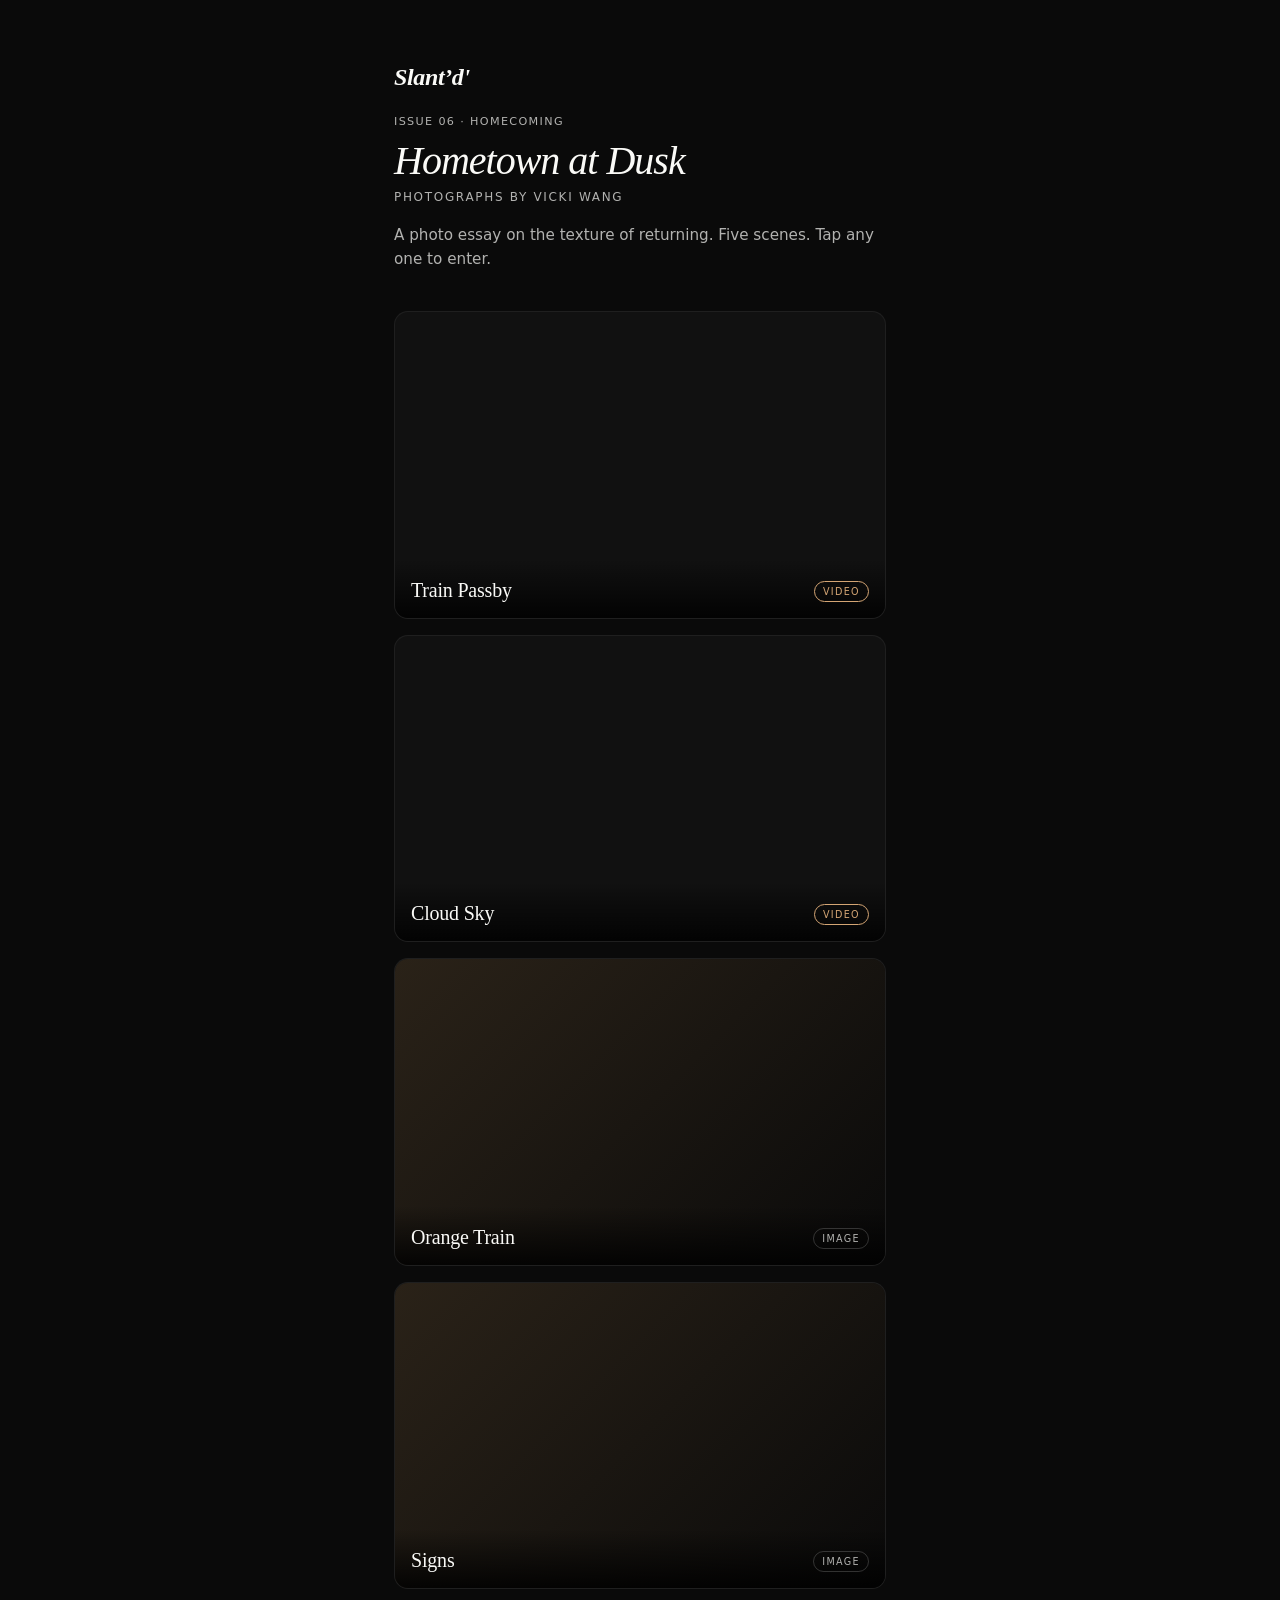
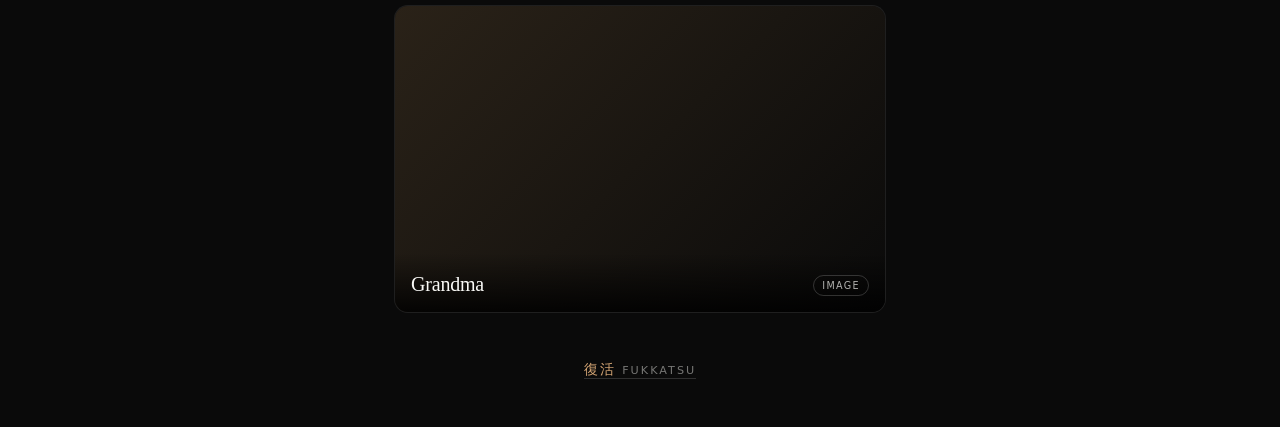
==== public/vicki/index.html @ 321ee030 "z0: train-passby scene + scene picker + vercel.json Fukkatsu (復活) — Print AR, resurrected. Pilot cli" ====
<!DOCTYPE html>
<html lang="en">
<head>
<meta charset="UTF-8">
<meta name="viewport" content="width=device-width, initial-scale=1, viewport-fit=cover">
<meta name="theme-color" content="#0a0a0a">
<title>Hometown at Dusk · Vicki Wang · Slant'd Issue 06</title>
<meta name="description" content="A photo essay by Vicki Wang. Hometown at Dusk, originally published in Slant'd Magazine Issue 06: Homecoming.">
<link rel="stylesheet" href="shared.css">
<style>
  body { overflow-y: auto; height: auto; min-height: 100dvh; }
  .index-wrap {
    min-height: 100dvh;
    padding: calc(env(safe-area-inset-top, 0px) + 4rem) 1.5rem calc(env(safe-area-inset-bottom, 0px) + 3rem);
    max-width: 540px;
    margin: 0 auto;
  }
  .index-header { margin-bottom: 2.5rem; }
  .index-header .mark { font-size: 1.5rem; display: inline-block; margin-bottom: 1.5rem; }
  .index-header .issue { display: block; margin-bottom: 0.75rem; }
  .index-header h1 {
    font-family: "Times New Roman", Georgia, serif;
    font-weight: 400;
    font-size: 2.5rem;
    line-height: 1.05;
    letter-spacing: -0.025em;
    margin-bottom: 0.5rem;
  }
  .index-header h1 em { font-style: italic; }
  .index-header .by {
    font-size: 0.75rem;
    letter-spacing: 0.14em;
    text-transform: uppercase;
    color: var(--ink-dim);
  }
  .index-header .blurb {
    margin-top: 1.25rem;
    font-size: 0.95rem;
    line-height: 1.55;
    color: var(--ink-dim);
  }

  .scene-grid {
    display: grid;
    gap: 1rem;
  }
  .scene-card {
    display: block;
    position: relative;
    aspect-ratio: 16 / 10;
    overflow: hidden;
    border-radius: 14px;
    text-decoration: none;
    color: var(--ink);
    background: #111;
    border: 1px solid rgba(255,255,255,0.06);
    transition: transform 0.25s ease, border-color 0.25s ease;
  }
  .scene-card:hover { transform: translateY(-2px); border-color: rgba(255,255,255,0.16); }
  .scene-card video,
  .scene-card .still-bg {
    position: absolute; inset: 0;
    width: 100%; height: 100%;
    object-fit: cover;
  }
  .scene-card .still-bg {
    background: linear-gradient(135deg, #2a2218 0%, #0a0a0a 100%);
  }
  .scene-card .meta {
    position: absolute;
    inset: auto 0 0 0;
    padding: 1.25rem 1rem 1rem;
    background: linear-gradient(to top, rgba(0,0,0,0.85), transparent);
    display: flex;
    justify-content: space-between;
    align-items: end;
    gap: 0.5rem;
  }
  .scene-card .name {
    font-family: "Times New Roman", Georgia, serif;
    font-size: 1.25rem;
    letter-spacing: -0.01em;
  }
  .scene-card .tag {
    font-size: 0.6rem;
    letter-spacing: 0.14em;
    text-transform: uppercase;
    padding: 0.25rem 0.5rem;
    border-radius: 999px;
    border: 1px solid rgba(255,255,255,0.18);
    color: var(--ink-dim);
    white-space: nowrap;
  }
  .scene-card .tag.video { color: var(--accent); border-color: var(--accent); }

  .footer-mark {
    margin-top: 3rem;
    text-align: center;
    font-size: 0.7rem;
    letter-spacing: 0.18em;
    text-transform: uppercase;
    color: var(--ink-faint);
  }
  .footer-mark .kanji { color: var(--accent); margin-right: 0.4rem; font-size: 0.85rem; }
  .footer-mark a { color: inherit; text-decoration: none; border-bottom: 1px solid rgba(255,255,255,0.15); padding-bottom: 1px; }
</style>
</head>
<body>
<div class="index-wrap">
  <header class="index-header">
    <span class="mark">Slant&rsquo;d</span>
    <span class="issue">Issue 06 · Homecoming</span>
    <h1><em>Hometown at Dusk</em></h1>
    <p class="by">Photographs by Vicki Wang</p>
    <p class="blurb">A photo essay on the texture of returning. Five scenes. Tap any one to enter.</p>
  </header>

  <nav class="scene-grid">
    <a class="scene-card" href="/vicki/train-passby">
      <video autoplay muted loop playsinline preload="metadata" src="media/vertical-train.mp4"></video>
      <div class="meta"><span class="name">Train Passby</span><span class="tag video">Video</span></div>
    </a>
    <a class="scene-card" href="/vicki/cloud-sky">
      <video autoplay muted loop playsinline preload="metadata" src="media/clouds.mp4"></video>
      <div class="meta"><span class="name">Cloud Sky</span><span class="tag video">Video</span></div>
    </a>
    <a class="scene-card" href="/vicki/orange-train">
      <div class="still-bg"></div>
      <div class="meta"><span class="name">Orange Train</span><span class="tag">Image</span></div>
    </a>
    <a class="scene-card" href="/vicki/signs">
      <div class="still-bg"></div>
      <div class="meta"><span class="name">Signs</span><span class="tag">Image</span></div>
    </a>
    <a class="scene-card" href="/vicki/grandma">
      <div class="still-bg"></div>
      <div class="meta"><span class="name">Grandma</span><span class="tag">Image</span></div>
    </a>
  </nav>

  <p class="footer-mark"><a href="/"><span class="kanji">復活</span>FUKKATSU</a></p>
</div>
</body>
</html>
---- public/vicki/shared.css ----
:root {
  --bg: #0a0a0a;
  --ink: #fafaf7;
  --ink-dim: rgba(250, 250, 247, 0.7);
  --ink-faint: rgba(250, 250, 247, 0.45);
  --accent: #d4a574;
  --slantd-red: #e84a3d;
}

* { box-sizing: border-box; margin: 0; padding: 0; }

html, body {
  background: var(--bg);
  color: var(--ink);
  font-family: -apple-system, BlinkMacSystemFont, "SF Pro Text", "Helvetica Neue", system-ui, sans-serif;
  height: 100vh;
  height: 100dvh;
  width: 100vw;
  overflow: hidden;
  -webkit-font-smoothing: antialiased;
  -moz-osx-font-smoothing: grayscale;
}

.stage {
  position: relative;
  width: 100vw;
  height: 100vh;
  height: 100dvh;
  overflow: hidden;
  cursor: pointer;
}

.media {
  position: absolute;
  inset: 0;
  width: 100%;
  height: 100%;
  object-fit: cover;
  background: #000;
}

.media-still {
  animation: kenburns 18s ease-in-out infinite alternate;
}

@keyframes kenburns {
  0%   { transform: scale(1.0) translate(0, 0); }
  100% { transform: scale(1.12) translate(-2%, -1.5%); }
}

.brand {
  position: absolute;
  top: 0;
  left: 0;
  right: 0;
  padding: calc(env(safe-area-inset-top, 0px) + 1.25rem) 1.5rem 1.5rem;
  display: flex;
  justify-content: space-between;
  align-items: baseline;
  z-index: 10;
  background: linear-gradient(to bottom, rgba(0,0,0,0.55), transparent);
  pointer-events: none;
}

.mark {
  font-family: "Times New Roman", Georgia, serif;
  font-style: italic;
  font-weight: 700;
  font-size: 1.25rem;
  letter-spacing: -0.015em;
  color: var(--ink);
}

.mark::after { content: "'"; }

.issue {
  font-size: 0.7rem;
  letter-spacing: 0.12em;
  text-transform: uppercase;
  color: var(--ink-dim);
}

.caption {
  position: absolute;
  bottom: 0;
  left: 0;
  right: 0;
  padding: 3rem 1.5rem calc(env(safe-area-inset-bottom, 0px) + 1.5rem);
  z-index: 10;
  background: linear-gradient(to top, rgba(0,0,0,0.72), rgba(0,0,0,0.0));
  pointer-events: none;
}

.caption > * { pointer-events: auto; }

.scene-title {
  font-family: "Times New Roman", Georgia, serif;
  font-weight: 400;
  font-size: 2rem;
  line-height: 1.1;
  letter-spacing: -0.02em;
  margin-bottom: 0.5rem;
}

.essay {
  font-size: 0.875rem;
  color: var(--ink-dim);
  margin-bottom: 0.125rem;
}

.essay em {
  color: var(--ink);
  font-style: italic;
}

.byline {
  font-size: 0.7rem;
  letter-spacing: 0.12em;
  text-transform: uppercase;
  color: var(--ink-faint);
}

.back {
  display: inline-block;
  margin-top: 1.25rem;
  padding: 0.5rem 0.875rem;
  font-size: 0.75rem;
  color: var(--ink);
  text-decoration: none;
  border: 1px solid rgba(255,255,255,0.18);
  border-radius: 999px;
  background: rgba(0,0,0,0.35);
  -webkit-backdrop-filter: blur(8px);
  backdrop-filter: blur(8px);
  letter-spacing: 0.04em;
}

.back:hover { background: rgba(255,255,255,0.08); }

.rebuild-tag {
  display: inline-block;
  margin-left: 0.5rem;
  padding: 0.25rem 0.5rem;
  font-size: 0.65rem;
  letter-spacing: 0.1em;
  text-transform: uppercase;
  color: var(--accent);
  border: 1px solid var(--accent);
  border-radius: 999px;
  vertical-align: middle;
}

.unmute {
  position: absolute;
  bottom: 35vh;
  left: 50%;
  transform: translateX(-50%);
  z-index: 11;
  background: rgba(0,0,0,0.7);
  -webkit-backdrop-filter: blur(14px);
  backdrop-filter: blur(14px);
  border: 1px solid rgba(255,255,255,0.18);
  color: var(--ink);
  padding: 0.625rem 1.125rem;
  border-radius: 999px;
  display: flex;
  align-items: center;
  gap: 0.5rem;
  font-family: inherit;
  font-size: 0.8rem;
  letter-spacing: 0.03em;
  cursor: pointer;
  transition: opacity 0.6s ease, transform 0.6s ease;
}

.unmute svg { width: 1rem; height: 1rem; fill: currentColor; }

.unmute.fade {
  opacity: 0;
  pointer-events: none;
  transform: translateX(-50%) translateY(12px);
}

.fukkatsu-mark {
  position: absolute;
  bottom: calc(env(safe-area-inset-bottom, 0px) + 0.5rem);
  right: 0.875rem;
  font-size: 0.55rem;
  letter-spacing: 0.2em;
  text-transform: uppercase;
  color: var(--ink-faint);
  z-index: 12;
  text-decoration: none;
}

.fukkatsu-mark .kanji {
  font-size: 0.7rem;
  margin-right: 0.25rem;
  color: var(--accent);
}

@media (min-width: 768px) {
  .scene-title { font-size: 3rem; }
  .caption { padding: 4rem 3rem 2rem; }
  .brand { padding-left: 3rem; padding-right: 3rem; }
}
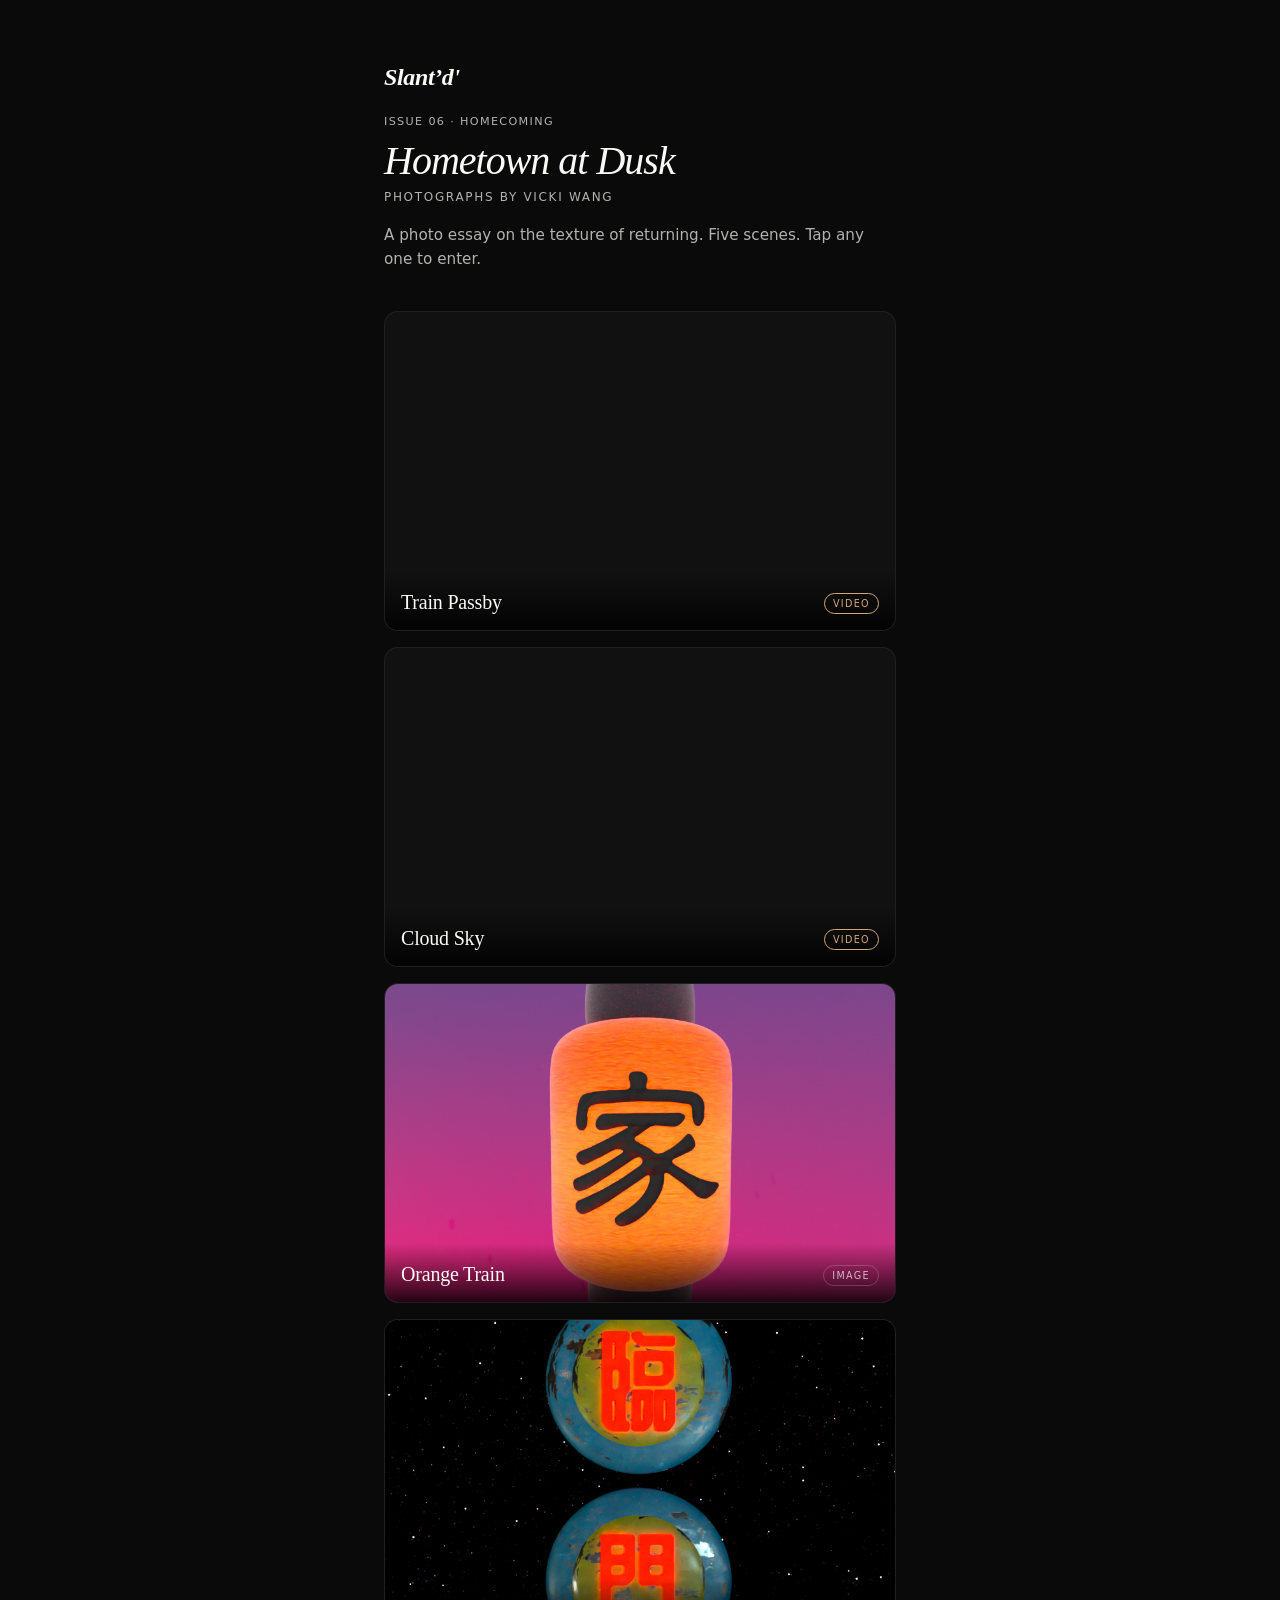
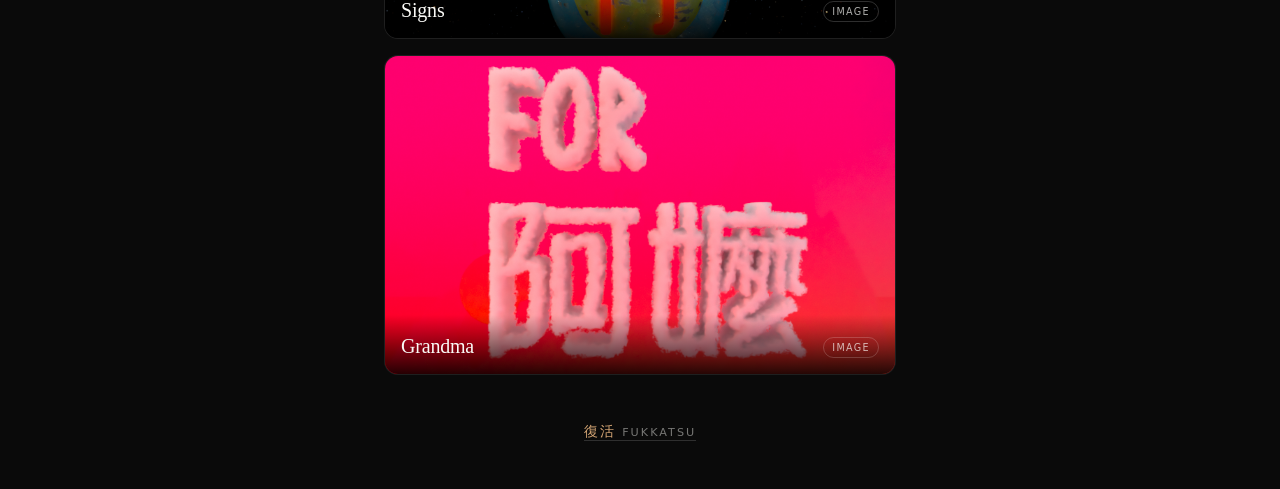
==== commit 9deb58f8: "z0.1: all 5 scenes + scenes.json manifest - cloud-sky.html (autoplay video) - orange-train.html, sig" ====
--- a/public/vicki/index.html
+++ b/public/vicki/index.html
@@ -6,13 +6,16 @@
 <meta name="theme-color" content="#0a0a0a">
 <title>Hometown at Dusk · Vicki Wang · Slant'd Issue 06</title>
 <meta name="description" content="A photo essay by Vicki Wang. Hometown at Dusk, originally published in Slant'd Magazine Issue 06: Homecoming.">
+<meta property="og:title" content="Hometown at Dusk — Vicki Wang">
+<meta property="og:description" content="Photo essay from Slant'd Magazine Issue 06: Homecoming">
+<meta property="og:image" content="media/orange-train.png">
 <link rel="stylesheet" href="shared.css">
 <style>
   body { overflow-y: auto; height: auto; min-height: 100dvh; }
   .index-wrap {
     min-height: 100dvh;
     padding: calc(env(safe-area-inset-top, 0px) + 4rem) 1.5rem calc(env(safe-area-inset-bottom, 0px) + 3rem);
-    max-width: 540px;
+    max-width: 560px;
     margin: 0 auto;
   }
   .index-header { margin-bottom: 2.5rem; }
@@ -40,10 +43,7 @@
     color: var(--ink-dim);
   }
 
-  .scene-grid {
-    display: grid;
-    gap: 1rem;
-  }
+  .scene-grid { display: grid; gap: 1rem; }
   .scene-card {
     display: block;
     position: relative;
@@ -58,13 +58,11 @@
   }
   .scene-card:hover { transform: translateY(-2px); border-color: rgba(255,255,255,0.16); }
   .scene-card video,
-  .scene-card .still-bg {
+  .scene-card img {
     position: absolute; inset: 0;
     width: 100%; height: 100%;
     object-fit: cover;
-  }
-  .scene-card .still-bg {
-    background: linear-gradient(135deg, #2a2218 0%, #0a0a0a 100%);
+    display: block;
   }
   .scene-card .meta {
     position: absolute;
@@ -125,15 +123,15 @@
       <div class="meta"><span class="name">Cloud Sky</span><span class="tag video">Video</span></div>
     </a>
     <a class="scene-card" href="/vicki/orange-train">
-      <div class="still-bg"></div>
+      <img src="media/orange-train.png" alt="">
       <div class="meta"><span class="name">Orange Train</span><span class="tag">Image</span></div>
     </a>
     <a class="scene-card" href="/vicki/signs">
-      <div class="still-bg"></div>
+      <img src="media/signs.png" alt="">
       <div class="meta"><span class="name">Signs</span><span class="tag">Image</span></div>
     </a>
     <a class="scene-card" href="/vicki/grandma">
-      <div class="still-bg"></div>
+      <img src="media/grandma.png" alt="">
       <div class="meta"><span class="name">Grandma</span><span class="tag">Image</span></div>
     </a>
   </nav>
